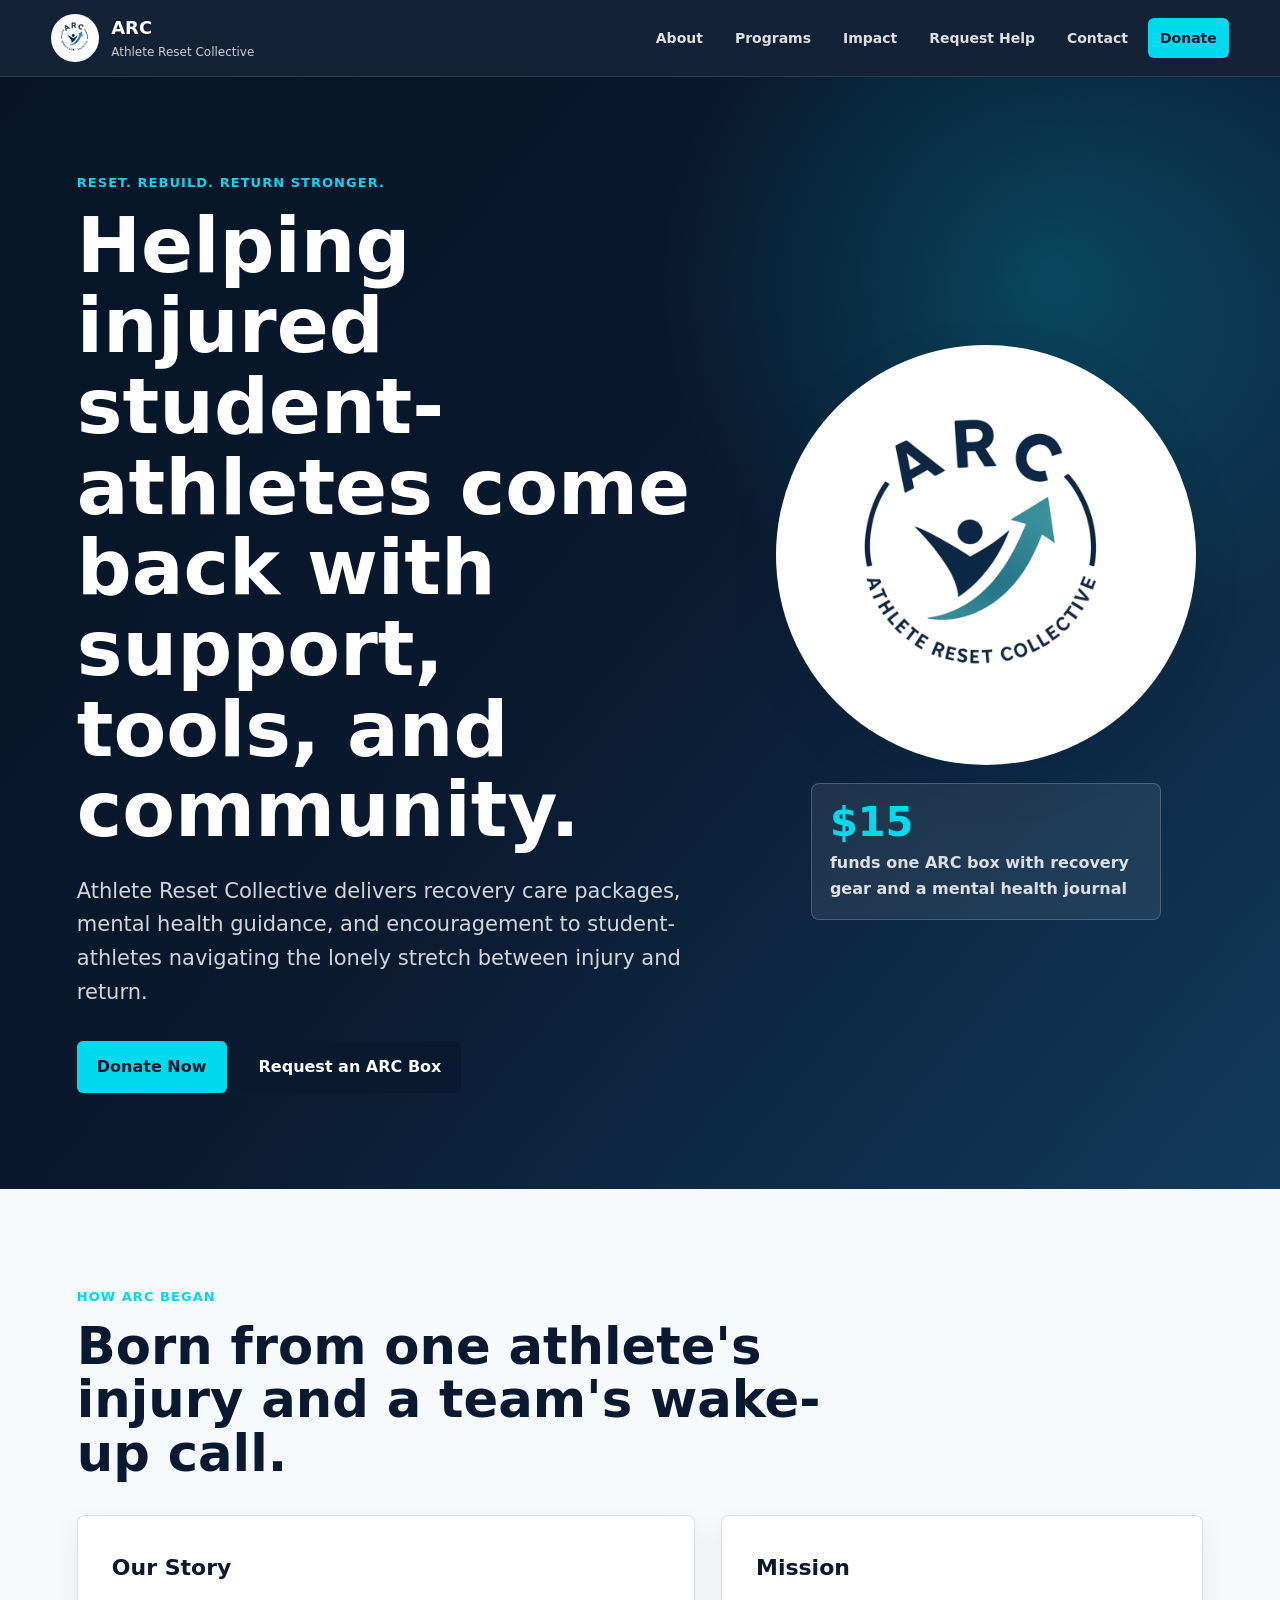
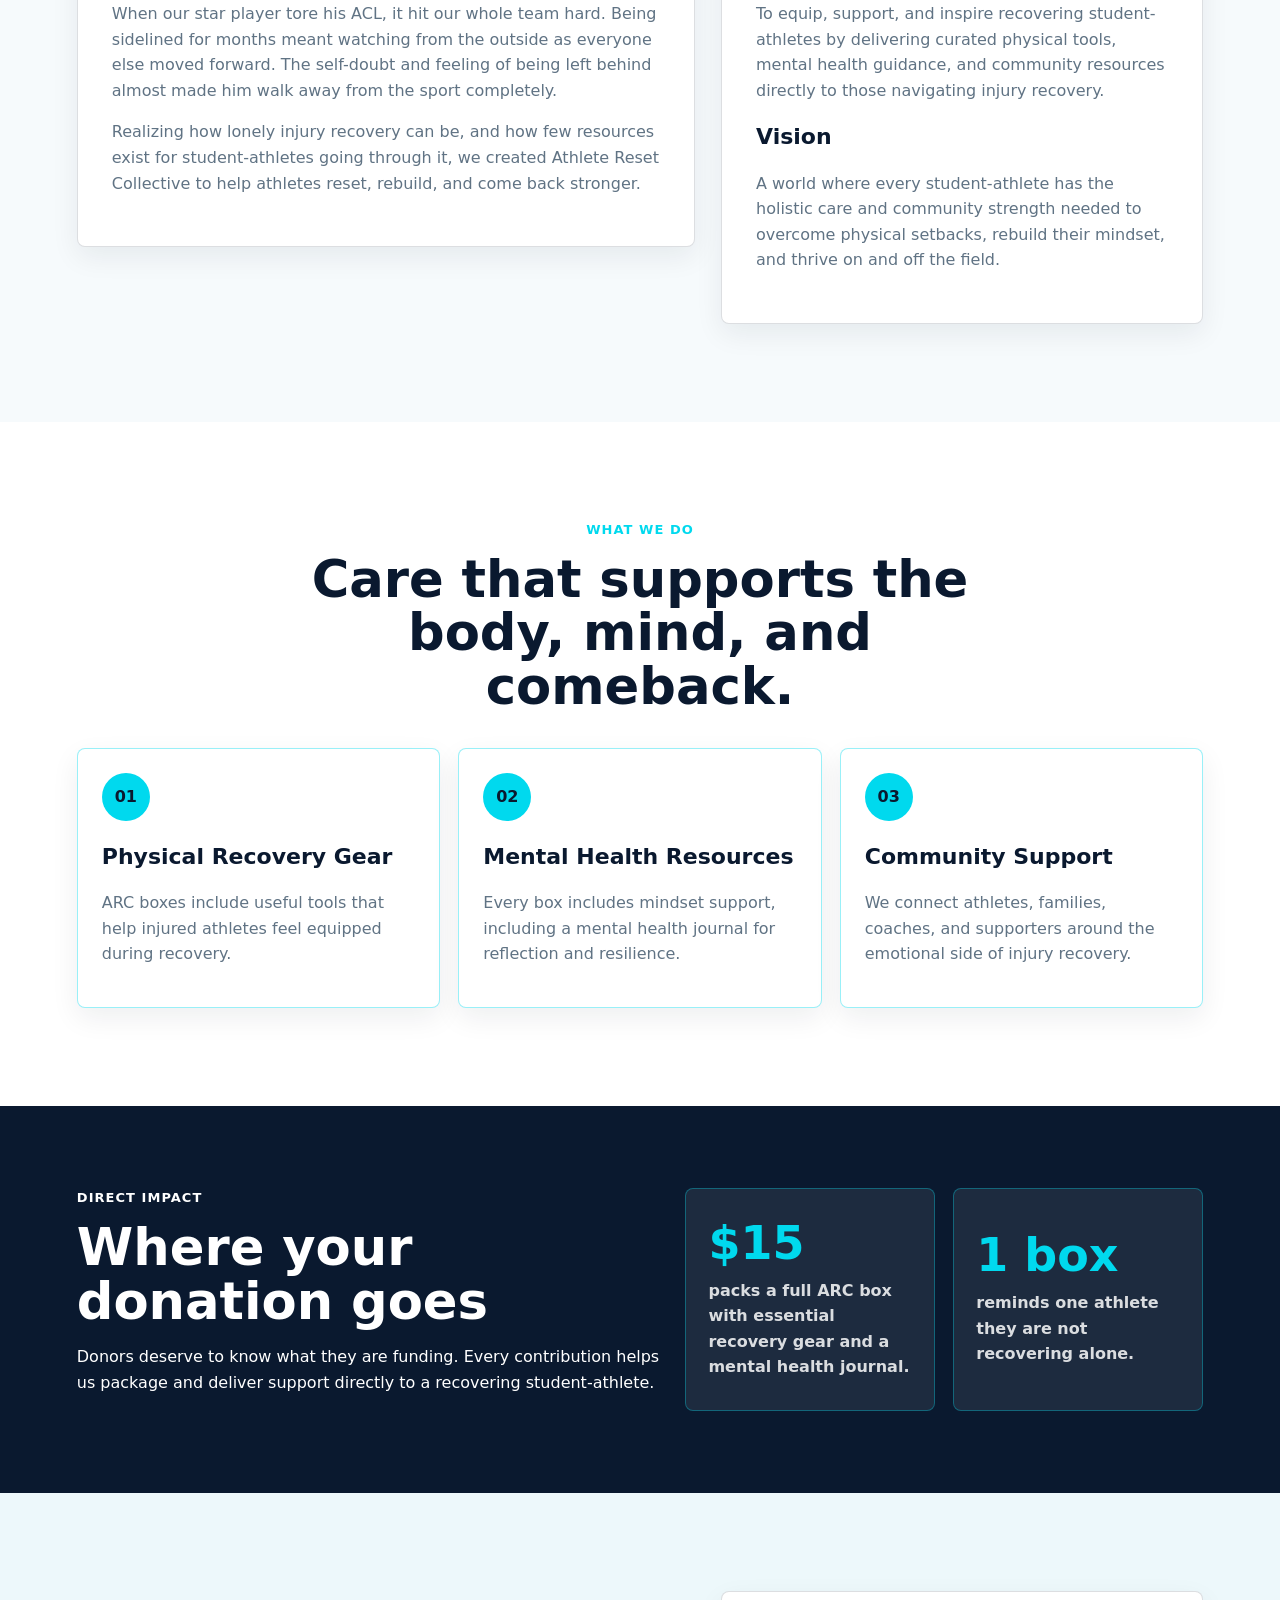
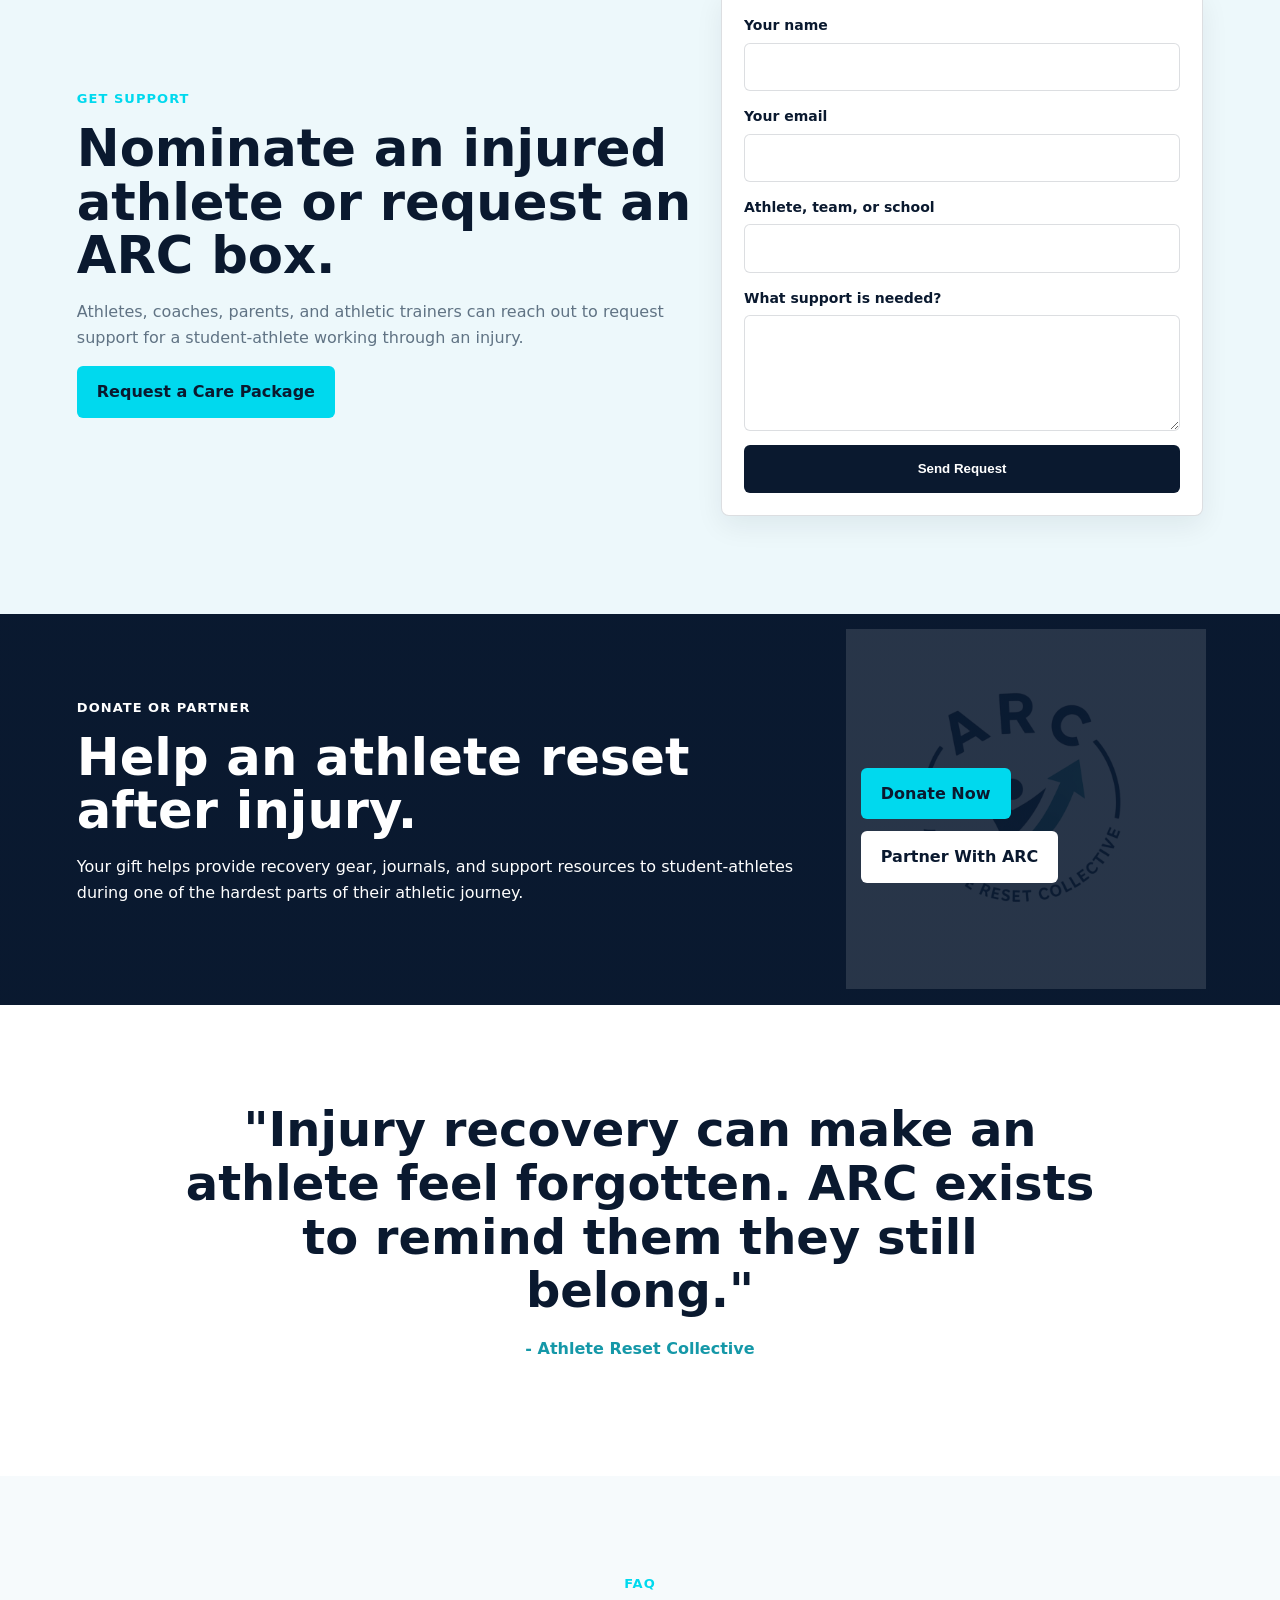
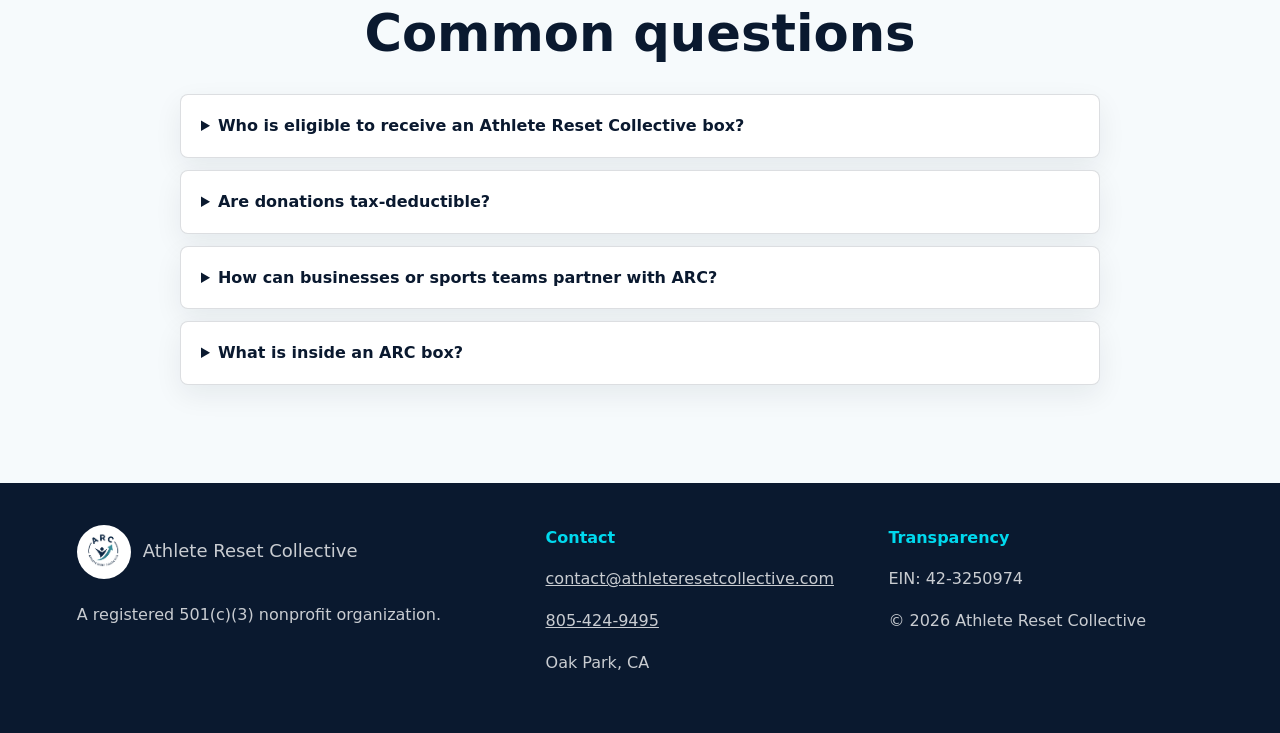
==== index.html @ 02ee5231 "Add files via upload" ====
<!doctype html>
<html lang="en">
  <head>
    <meta charset="utf-8" />
    <meta name="viewport" content="width=device-width, initial-scale=1" />
    <meta
      name="description"
      content="Athlete Reset Collective equips recovering student-athletes with recovery tools, mental health guidance, and community support."
    />
    <title>Athlete Reset Collective</title>
    <link rel="icon" href="assets/arc-logo.png" />
    <link rel="stylesheet" href="styles.css" />
  </head>
  <body>
    <header class="site-header">
      <a class="brand" href="#top" aria-label="Athlete Reset Collective home">
        <img src="assets/arc-logo.png" alt="Athlete Reset Collective logo" />
        <span>
          <strong>ARC</strong>
          <small>Athlete Reset Collective</small>
        </span>
      </a>

      <button class="menu-toggle" type="button" aria-expanded="false" aria-controls="site-nav">
        Menu
      </button>

      <nav id="site-nav" class="site-nav" aria-label="Main navigation">
        <a href="#story">About</a>
        <a href="#programs">Programs</a>
        <a href="#impact">Impact</a>
        <a href="#request">Request Help</a>
        <a href="#contact">Contact</a>
        <a class="nav-cta" href="#support">Donate</a>
      </nav>
    </header>

    <main id="top">
      <section class="hero" aria-labelledby="hero-title">
        <div class="hero-copy">
          <p class="eyebrow">Reset. Rebuild. Return stronger.</p>
          <h1 id="hero-title">Helping injured student-athletes come back with support, tools, and community.</h1>
          <p>
            Athlete Reset Collective delivers recovery care packages, mental health guidance, and encouragement
            to student-athletes navigating the lonely stretch between injury and return.
          </p>
          <div class="hero-actions">
            <a class="button primary" href="#support">Donate Now</a>
            <a class="button secondary" href="#request">Request an ARC Box</a>
          </div>
        </div>

        <div class="hero-visual" aria-label="Athlete Reset Collective brand mark">
          <img src="assets/arc-logo.png" alt="ARC logo with upward arrow" />
          <div class="hero-stat">
            <strong>$15</strong>
            <span>funds one ARC box with recovery gear and a mental health journal</span>
          </div>
        </div>
      </section>

      <section id="story" class="section story-section">
        <div class="section-heading">
          <p class="eyebrow">How ARC began</p>
          <h2>Born from one athlete's injury and a team's wake-up call.</h2>
        </div>
        <div class="story-grid">
          <article>
            <h3>Our Story</h3>
            <p>
              When our star player tore his ACL, it hit our whole team hard. Being sidelined for months meant
              watching from the outside as everyone else moved forward. The self-doubt and feeling of being left
              behind almost made him walk away from the sport completely.
            </p>
            <p>
              Realizing how lonely injury recovery can be, and how few resources exist for student-athletes going
              through it, we created Athlete Reset Collective to help athletes reset, rebuild, and come back stronger.
            </p>
          </article>
          <article class="mission-panel">
            <h3>Mission</h3>
            <p>
              To equip, support, and inspire recovering student-athletes by delivering curated physical tools,
              mental health guidance, and community resources directly to those navigating injury recovery.
            </p>
            <h3>Vision</h3>
            <p>
              A world where every student-athlete has the holistic care and community strength needed to overcome
              physical setbacks, rebuild their mindset, and thrive on and off the field.
            </p>
          </article>
        </div>
      </section>

      <section id="programs" class="section">
        <div class="section-heading center">
          <p class="eyebrow">What we do</p>
          <h2>Care that supports the body, mind, and comeback.</h2>
        </div>
        <div class="program-grid">
          <article class="program-card">
            <span class="program-icon">01</span>
            <h3>Physical Recovery Gear</h3>
            <p>ARC boxes include useful tools that help injured athletes feel equipped during recovery.</p>
          </article>
          <article class="program-card">
            <span class="program-icon">02</span>
            <h3>Mental Health Resources</h3>
            <p>Every box includes mindset support, including a mental health journal for reflection and resilience.</p>
          </article>
          <article class="program-card">
            <span class="program-icon">03</span>
            <h3>Community Support</h3>
            <p>We connect athletes, families, coaches, and supporters around the emotional side of injury recovery.</p>
          </article>
        </div>
      </section>

      <section id="impact" class="impact-section">
        <div>
          <p class="eyebrow">Direct impact</p>
          <h2>Where your donation goes</h2>
          <p>
            Donors deserve to know what they are funding. Every contribution helps us package and deliver support
            directly to a recovering student-athlete.
          </p>
        </div>
        <div class="impact-card">
          <strong>$15</strong>
          <span>packs a full ARC box with essential recovery gear and a mental health journal.</span>
        </div>
        <div class="impact-card">
          <strong>1 box</strong>
          <span>reminds one athlete they are not recovering alone.</span>
        </div>
      </section>

      <section id="request" class="section split-section">
        <div>
          <p class="eyebrow">Get support</p>
          <h2>Nominate an injured athlete or request an ARC box.</h2>
          <p>
            Athletes, coaches, parents, and athletic trainers can reach out to request support for a student-athlete
            working through an injury.
          </p>
          <a class="button primary" href="mailto:contact@athleteresetcollective.com?subject=ARC%20Box%20Request">
            Request a Care Package
          </a>
        </div>
        <form class="contact-form" action="mailto:contact@athleteresetcollective.com" method="post" enctype="text/plain">
          <label>
            Your name
            <input name="Name" type="text" autocomplete="name" />
          </label>
          <label>
            Your email
            <input name="Email" type="email" autocomplete="email" />
          </label>
          <label>
            Athlete, team, or school
            <input name="Athlete or Team" type="text" />
          </label>
          <label>
            What support is needed?
            <textarea name="Message" rows="4"></textarea>
          </label>
          <button class="button secondary" type="submit">Send Request</button>
        </form>
      </section>

      <section id="support" class="support-section">
        <div class="support-copy">
          <p class="eyebrow">Donate or partner</p>
          <h2>Help an athlete reset after injury.</h2>
          <p>
            Your gift helps provide recovery gear, journals, and support resources to student-athletes during one
            of the hardest parts of their athletic journey.
          </p>
        </div>
        <div class="support-actions">
          <a class="button primary" href="mailto:contact@athleteresetcollective.com?subject=Donation%20Interest">
            Donate Now
          </a>
          <a class="button light" href="mailto:contact@athleteresetcollective.com?subject=Partnership%20Interest">
            Partner With ARC
          </a>
        </div>
      </section>

      <section class="section quote-section" aria-label="Testimonial">
        <blockquote>
          "Injury recovery can make an athlete feel forgotten. ARC exists to remind them they still belong."
        </blockquote>
        <p>- Athlete Reset Collective</p>
      </section>

      <section class="section faq-section">
        <div class="section-heading center">
          <p class="eyebrow">FAQ</p>
          <h2>Common questions</h2>
        </div>
        <div class="faq-list">
          <details>
            <summary>Who is eligible to receive an Athlete Reset Collective box?</summary>
            <p>Recovering student-athletes may be nominated by themselves, coaches, parents, or athletic trainers.</p>
          </details>
          <details>
            <summary>Are donations tax-deductible?</summary>
            <p>Yes. Athlete Reset Collective is a registered 501(c)(3) nonprofit organization.</p>
          </details>
          <details>
            <summary>How can businesses or sports teams partner with ARC?</summary>
            <p>Email contact@athleteresetcollective.com to discuss sponsorships, team drives, and local partnerships.</p>
          </details>
          <details>
            <summary>What is inside an ARC box?</summary>
            <p>ARC boxes include physical recovery tools and a mental health journal, with contents improving as support grows.</p>
          </details>
        </div>
      </section>
    </main>

    <footer id="contact" class="site-footer">
      <div>
        <a class="footer-brand" href="#top">
          <img src="assets/arc-logo.png" alt="" />
          <span>Athlete Reset Collective</span>
        </a>
        <p>A registered 501(c)(3) nonprofit organization.</p>
      </div>
      <div>
        <h2>Contact</h2>
        <p><a href="mailto:contact@athleteresetcollective.com">contact@athleteresetcollective.com</a></p>
        <p><a href="tel:18054249495">805-424-9495</a></p>
        <p>Oak Park, CA</p>
      </div>
      <div>
        <h2>Transparency</h2>
        <p>EIN: 42-3250974</p>
        <p>&copy; 2026 Athlete Reset Collective</p>
      </div>
    </footer>

    <script src="script.js"></script>
  </body>
</html>
---- styles.css ----
:root {
  --navy: #0a192f;
  --navy-2: #102944;
  --cyan: #00d9ee;
  --cyan-dark: #1598a8;
  --white: #ffffff;
  --ice: #edf8fb;
  --mist: #f6fafc;
  --text: #12304a;
  --muted: #607384;
  --line: rgba(10, 25, 47, 0.14);
  --shadow: 0 18px 46px rgba(10, 25, 47, 0.15);
}

* {
  box-sizing: border-box;
}

html {
  scroll-behavior: smooth;
}

body {
  margin: 0;
  color: var(--text);
  background: var(--white);
  font-family: Inter, ui-sans-serif, system-ui, -apple-system, BlinkMacSystemFont, "Segoe UI", sans-serif;
  line-height: 1.6;
}

img {
  display: block;
  max-width: 100%;
}

a {
  color: inherit;
}

.site-header {
  position: sticky;
  top: 0;
  z-index: 10;
  display: flex;
  align-items: center;
  justify-content: space-between;
  gap: 24px;
  padding: 14px clamp(18px, 4vw, 56px);
  background: rgba(10, 25, 47, 0.96);
  color: var(--white);
  border-bottom: 1px solid rgba(255, 255, 255, 0.12);
  backdrop-filter: blur(16px);
}

.brand,
.footer-brand {
  display: inline-flex;
  align-items: center;
  gap: 12px;
  text-decoration: none;
}

.brand img {
  width: 48px;
  height: 48px;
  border-radius: 50%;
  background: var(--white);
}

.brand strong,
.footer-brand span {
  display: block;
  font-size: 18px;
  letter-spacing: 0;
}

.brand small {
  display: block;
  color: rgba(255, 255, 255, 0.78);
  font-size: 12px;
}

.site-nav {
  display: flex;
  align-items: center;
  gap: 8px;
}

.site-nav a {
  padding: 9px 12px;
  border-radius: 6px;
  color: rgba(255, 255, 255, 0.86);
  font-size: 14px;
  font-weight: 700;
  text-decoration: none;
}

.site-nav a:hover {
  color: var(--white);
  background: rgba(255, 255, 255, 0.1);
}

.site-nav .nav-cta {
  color: var(--navy);
  background: var(--cyan);
}

.menu-toggle {
  display: none;
  border: 1px solid rgba(255, 255, 255, 0.24);
  border-radius: 6px;
  padding: 8px 12px;
  color: var(--white);
  background: transparent;
  font-weight: 800;
}

.hero {
  display: grid;
  grid-template-columns: minmax(0, 1.04fr) minmax(280px, 0.72fr);
  align-items: center;
  gap: clamp(28px, 5vw, 70px);
  min-height: calc(100vh - 77px);
  padding: clamp(56px, 8vw, 96px) clamp(20px, 6vw, 78px);
  color: var(--white);
  background:
    radial-gradient(circle at 82% 18%, rgba(0, 217, 238, 0.22), transparent 28%),
    linear-gradient(130deg, #061426 0%, #0a192f 48%, #123a5b 100%);
}

.hero-copy {
  max-width: 760px;
}

.eyebrow {
  margin: 0 0 12px;
  color: var(--cyan);
  font-size: 13px;
  font-weight: 900;
  letter-spacing: 0.08em;
  text-transform: uppercase;
}

.hero h1,
.section-heading h2,
.impact-section h2,
.split-section h2,
.support-section h2 {
  margin: 0;
  line-height: 1.05;
  letter-spacing: 0;
}

.hero h1 {
  max-width: 820px;
  font-size: clamp(42px, 6vw, 78px);
}

.hero p:not(.eyebrow) {
  max-width: 690px;
  margin: 24px 0 0;
  color: rgba(255, 255, 255, 0.82);
  font-size: clamp(17px, 2vw, 21px);
}

.hero-actions,
.support-actions {
  display: flex;
  flex-wrap: wrap;
  gap: 12px;
  margin-top: 32px;
}

.button {
  display: inline-flex;
  align-items: center;
  justify-content: center;
  min-height: 48px;
  padding: 13px 20px;
  border: 0;
  border-radius: 6px;
  font-weight: 900;
  text-decoration: none;
  cursor: pointer;
}

.button.primary {
  color: var(--navy);
  background: var(--cyan);
}

.button.secondary {
  color: var(--white);
  background: var(--navy);
}

.button.light {
  color: var(--navy);
  background: var(--white);
}

.hero-visual {
  position: relative;
  display: grid;
  justify-items: center;
  gap: 18px;
}

.hero-visual img {
  width: min(100%, 420px);
  border-radius: 50%;
  background: var(--white);
  box-shadow: var(--shadow);
}

.hero-stat {
  width: min(100%, 350px);
  padding: 18px;
  border: 1px solid rgba(255, 255, 255, 0.2);
  border-radius: 8px;
  background: rgba(255, 255, 255, 0.08);
}

.hero-stat strong {
  display: block;
  color: var(--cyan);
  font-size: 40px;
  line-height: 1;
}

.hero-stat span {
  display: block;
  margin-top: 8px;
  color: rgba(255, 255, 255, 0.84);
  font-weight: 700;
}

.section {
  padding: clamp(58px, 8vw, 98px) clamp(20px, 6vw, 78px);
}

.section-heading {
  max-width: 760px;
  margin-bottom: 34px;
}

.section-heading.center {
  margin-right: auto;
  margin-left: auto;
  text-align: center;
}

.section-heading h2,
.impact-section h2,
.split-section h2,
.support-section h2 {
  color: var(--navy);
  font-size: clamp(32px, 4vw, 52px);
}

.story-section {
  background: var(--mist);
}

.story-grid,
.split-section {
  display: grid;
  grid-template-columns: minmax(0, 1fr) minmax(300px, 0.78fr);
  gap: 26px;
  align-items: start;
}

.story-grid article,
.mission-panel,
.program-card,
.contact-form,
.faq-list details {
  border: 1px solid var(--line);
  border-radius: 8px;
  background: var(--white);
  box-shadow: 0 10px 28px rgba(10, 25, 47, 0.07);
}

.story-grid article,
.mission-panel {
  padding: clamp(22px, 3vw, 34px);
}

h3 {
  margin: 0 0 10px;
  color: var(--navy);
  font-size: 22px;
}

p {
  color: var(--muted);
}

.mission-panel {
  border-top: 5px solid var(--cyan);
}

.program-grid {
  display: grid;
  grid-template-columns: repeat(3, minmax(0, 1fr));
  gap: 18px;
}

.program-card {
  padding: 24px;
  border-color: rgba(0, 217, 238, 0.4);
}

.program-icon {
  display: inline-flex;
  align-items: center;
  justify-content: center;
  width: 48px;
  height: 48px;
  margin-bottom: 18px;
  border-radius: 50%;
  color: var(--navy);
  background: var(--cyan);
  font-weight: 900;
}

.impact-section {
  display: grid;
  grid-template-columns: minmax(0, 1.3fr) repeat(2, minmax(180px, 0.55fr));
  gap: 18px;
  align-items: stretch;
  padding: clamp(50px, 7vw, 82px) clamp(20px, 6vw, 78px);
  background: var(--navy);
}

.impact-section h2,
.impact-section p {
  color: var(--white);
}

.impact-card {
  display: flex;
  flex-direction: column;
  justify-content: center;
  min-height: 190px;
  padding: 22px;
  border: 1px solid rgba(0, 217, 238, 0.34);
  border-radius: 8px;
  background: rgba(255, 255, 255, 0.08);
}

.impact-card strong {
  color: var(--cyan);
  font-size: 46px;
  line-height: 1;
}

.impact-card span {
  margin-top: 12px;
  color: rgba(255, 255, 255, 0.84);
  font-weight: 700;
}

.split-section {
  align-items: center;
  background: var(--ice);
}

.contact-form {
  display: grid;
  gap: 14px;
  padding: 22px;
}

.contact-form label {
  display: grid;
  gap: 6px;
  color: var(--navy);
  font-size: 14px;
  font-weight: 800;
}

.contact-form input,
.contact-form textarea {
  width: 100%;
  border: 1px solid var(--line);
  border-radius: 6px;
  padding: 12px;
  color: var(--text);
  font: inherit;
}

.support-section {
  display: flex;
  align-items: center;
  justify-content: space-between;
  gap: 24px;
  padding: clamp(54px, 7vw, 84px) clamp(20px, 6vw, 78px);
  color: var(--white);
  background:
    linear-gradient(rgba(10, 25, 47, 0.88), rgba(10, 25, 47, 0.88)),
    url("assets/arc-logo.png") center right 8% / 360px no-repeat,
    var(--navy);
}

.support-section h2,
.support-section p {
  color: var(--white);
}

.support-copy {
  max-width: 760px;
}

.quote-section {
  text-align: center;
}

blockquote {
  max-width: 920px;
  margin: 0 auto;
  color: var(--navy);
  font-size: clamp(28px, 4vw, 48px);
  font-weight: 900;
  line-height: 1.12;
}

.quote-section p {
  margin-top: 18px;
  color: var(--cyan-dark);
  font-weight: 900;
}

.faq-section {
  background: var(--mist);
}

.faq-list {
  display: grid;
  max-width: 920px;
  gap: 12px;
  margin: 0 auto;
}

.faq-list details {
  padding: 18px 20px;
}

.faq-list summary {
  color: var(--navy);
  font-weight: 900;
  cursor: pointer;
}

.site-footer {
  display: grid;
  grid-template-columns: 1.4fr 1fr 1fr;
  gap: 28px;
  padding: 42px clamp(20px, 6vw, 78px);
  color: var(--white);
  background: var(--navy);
}

.site-footer p,
.site-footer a {
  color: rgba(255, 255, 255, 0.78);
}

.site-footer h2 {
  margin: 0 0 12px;
  color: var(--cyan);
  font-size: 16px;
}

.footer-brand img {
  width: 54px;
  height: 54px;
  border-radius: 50%;
  background: var(--white);
}

@media (max-width: 900px) {
  .menu-toggle {
    display: inline-flex;
  }

  .site-nav {
    position: absolute;
    top: 100%;
    right: 18px;
    left: 18px;
    display: none;
    flex-direction: column;
    align-items: stretch;
    padding: 12px;
    border-radius: 8px;
    background: var(--navy-2);
  }

  .site-nav.open {
    display: flex;
  }

  .hero,
  .story-grid,
  .split-section,
  .impact-section,
  .site-footer {
    grid-template-columns: 1fr;
  }

  .hero {
    min-height: auto;
  }

  .program-grid {
    grid-template-columns: 1fr;
  }

  .support-section {
    align-items: flex-start;
    flex-direction: column;
    background-size: 260px;
  }
}

@media (max-width: 560px) {
  .brand small {
    display: none;
  }

  .hero-actions,
  .support-actions {
    width: 100%;
  }

  .button {
    width: 100%;
  }

  .hero h1 {
    font-size: 40px;
  }
}
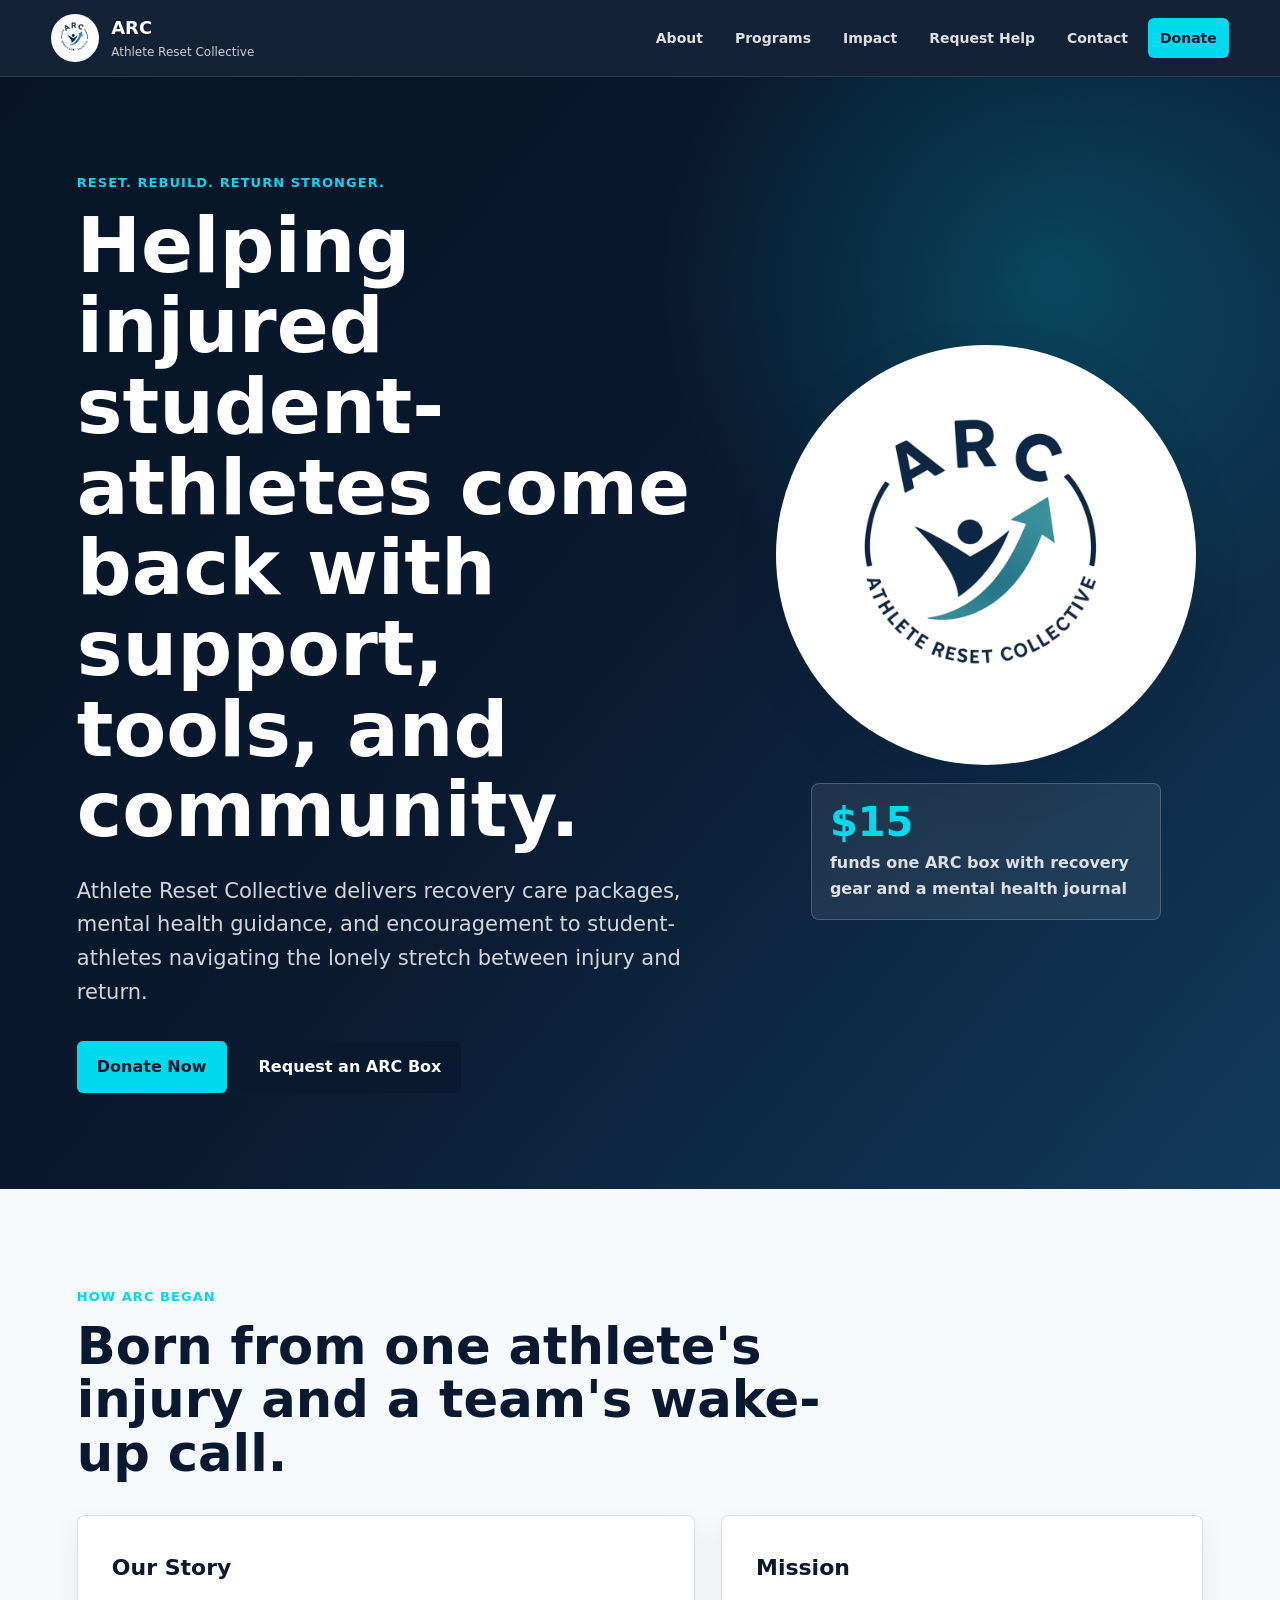
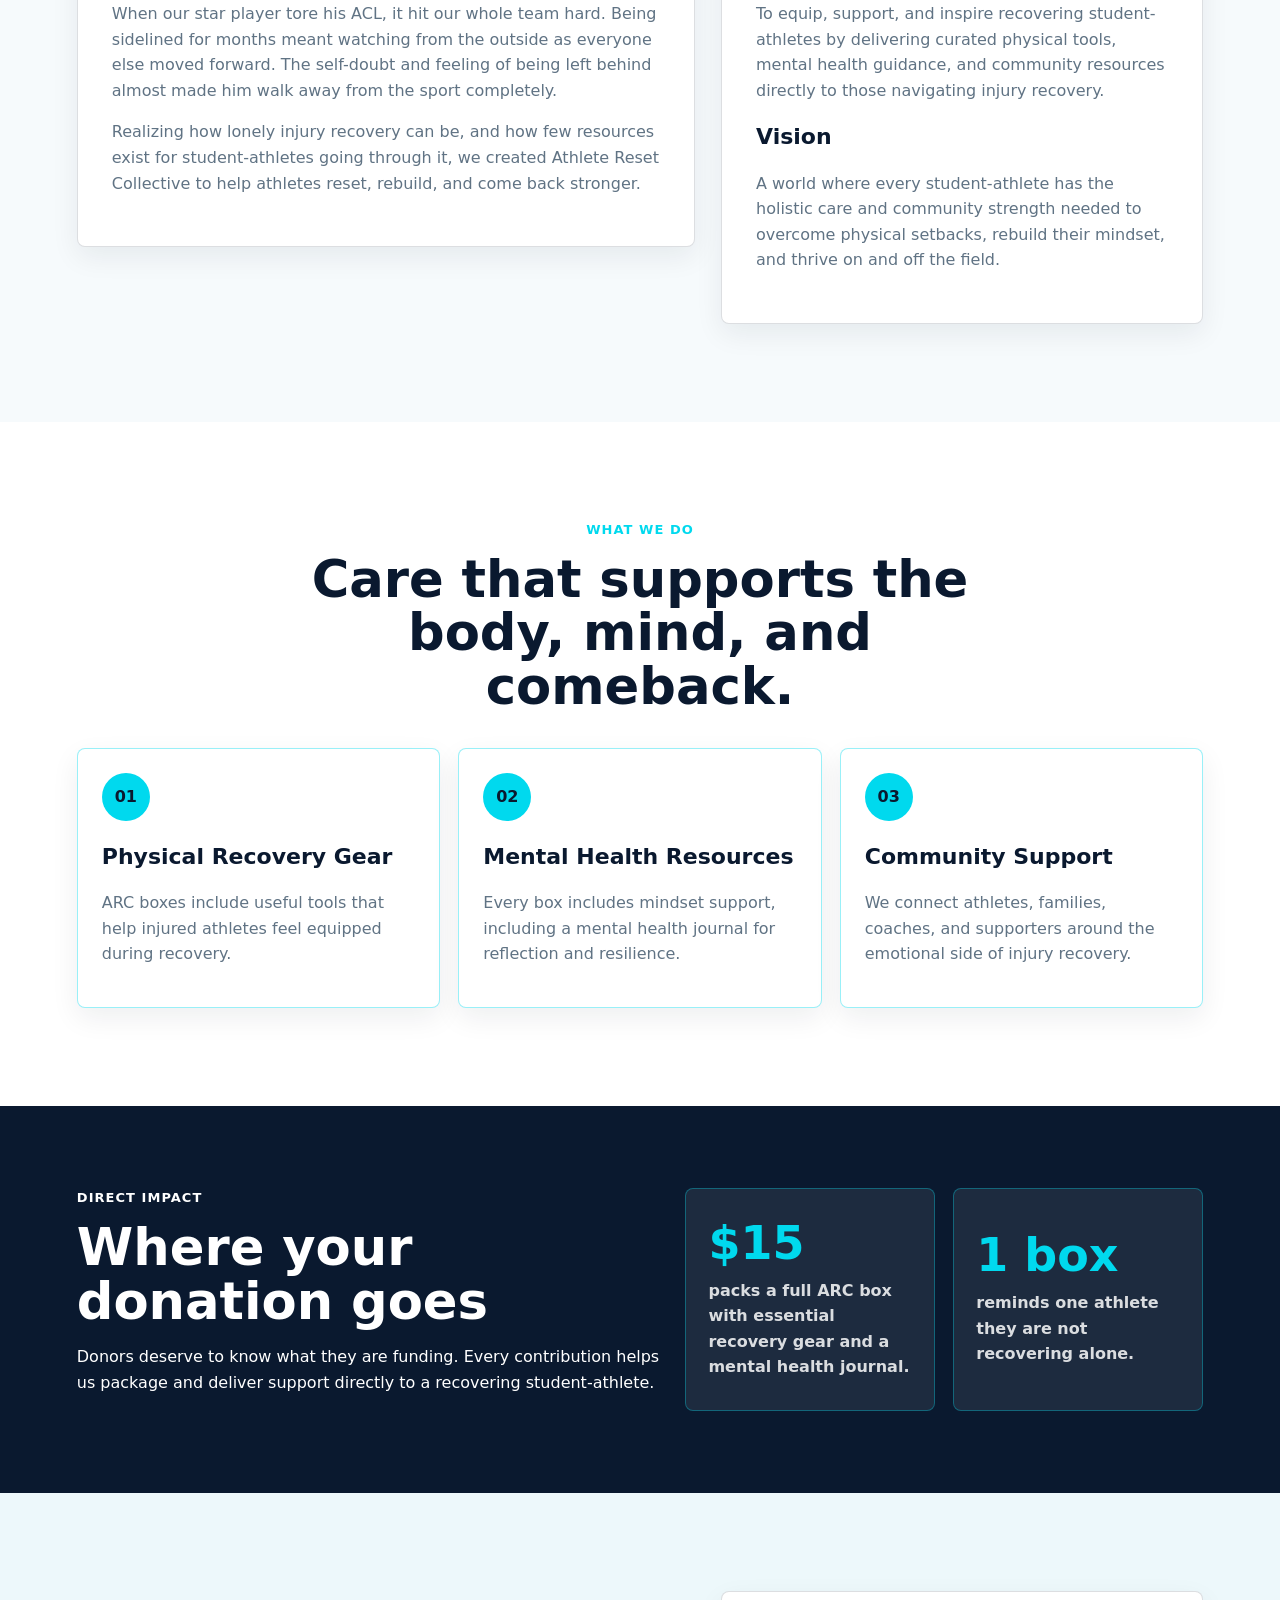
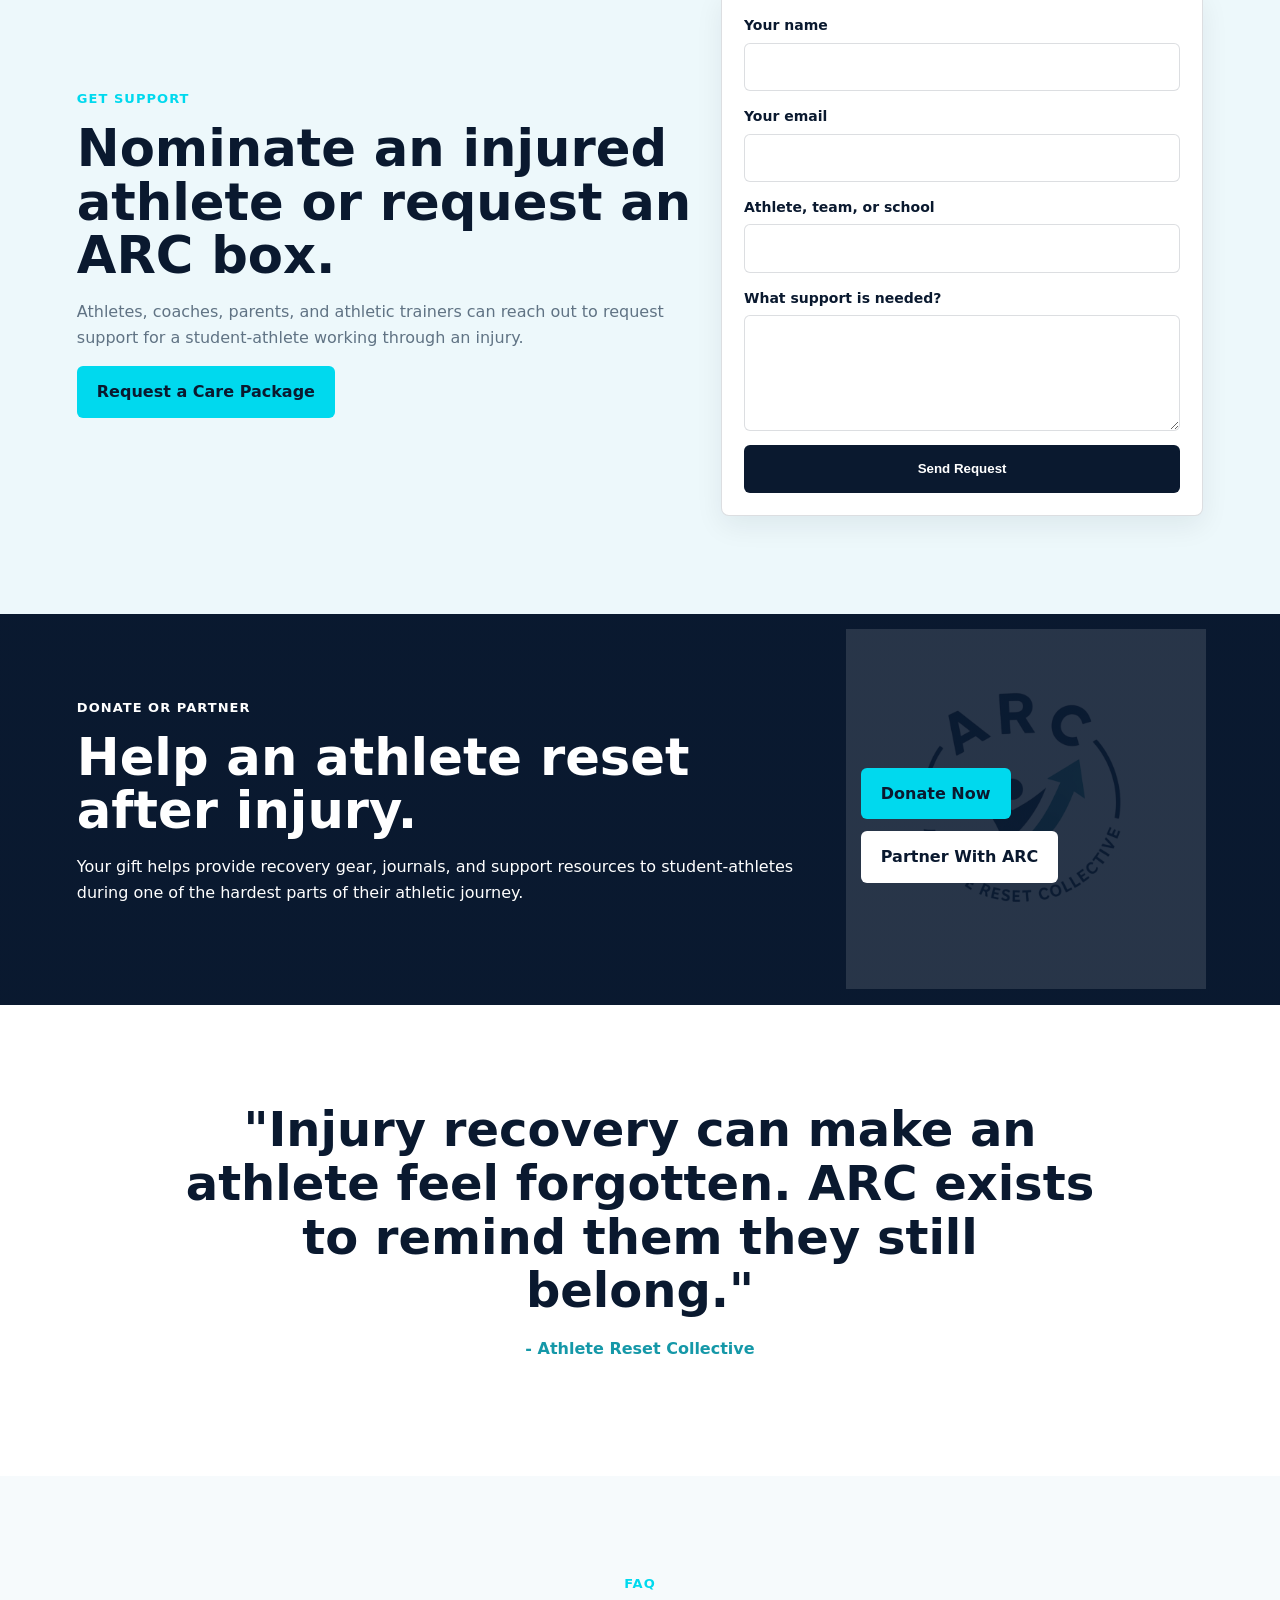
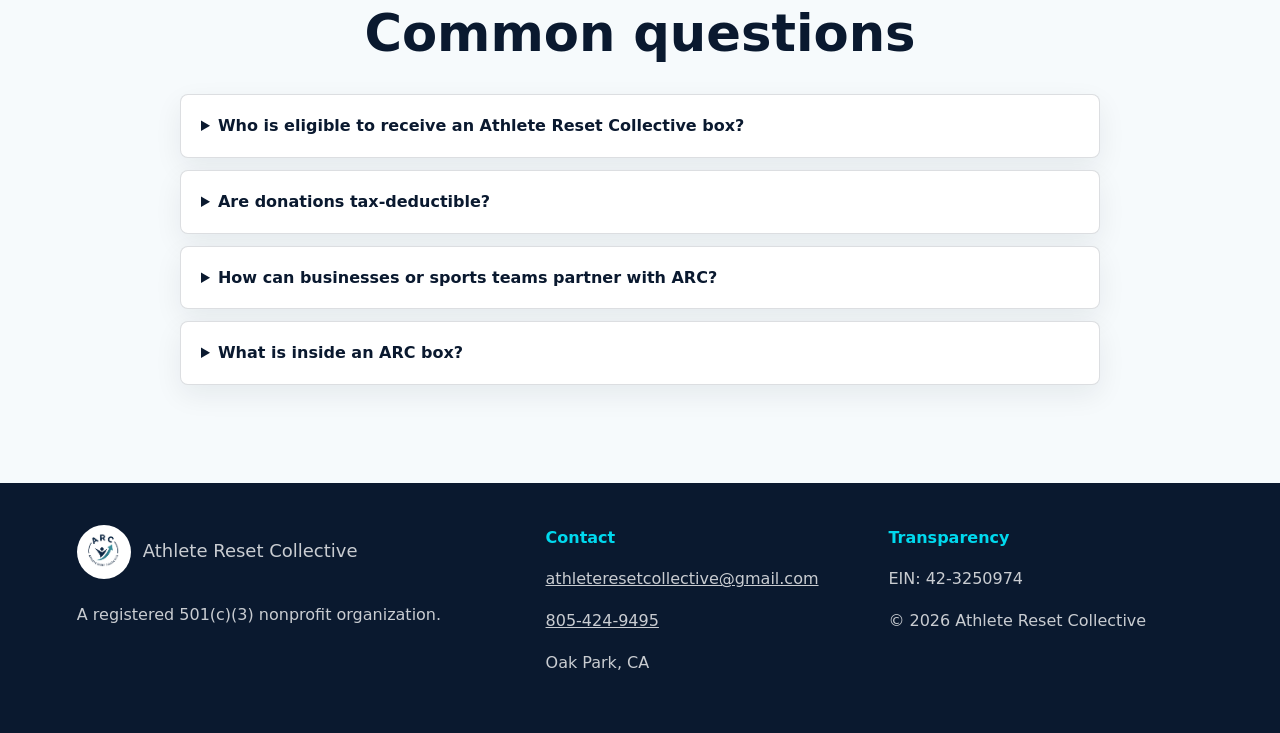
==== commit 5ef79d15: "Add files via upload" ====
--- a/index.html
+++ b/index.html
@@ -143,11 +143,11 @@
             Athletes, coaches, parents, and athletic trainers can reach out to request support for a student-athlete
             working through an injury.
           </p>
-          <a class="button primary" href="mailto:contact@athleteresetcollective.com?subject=ARC%20Box%20Request">
+          <a class="button primary" href="mailto:athleteresetcollective@gmail.com?subject=ARC%20Box%20Request">
             Request a Care Package
           </a>
         </div>
-        <form class="contact-form" action="mailto:contact@athleteresetcollective.com" method="post" enctype="text/plain">
+        <form class="contact-form" action="mailto:athleteresetcollective@gmail.com" method="post" enctype="text/plain">
           <label>
             Your name
             <input name="Name" type="text" autocomplete="name" />
@@ -178,10 +178,10 @@
           </p>
         </div>
         <div class="support-actions">
-          <a class="button primary" href="mailto:contact@athleteresetcollective.com?subject=Donation%20Interest">
+          <a class="button primary" href="mailto:athleteresetcollective@gmail.com?subject=Donation%20Interest">
             Donate Now
           </a>
-          <a class="button light" href="mailto:contact@athleteresetcollective.com?subject=Partnership%20Interest">
+          <a class="button light" href="mailto:athleteresetcollective@gmail.com?subject=Partnership%20Interest">
             Partner With ARC
           </a>
         </div>
@@ -210,7 +210,7 @@
           </details>
           <details>
             <summary>How can businesses or sports teams partner with ARC?</summary>
-            <p>Email contact@athleteresetcollective.com to discuss sponsorships, team drives, and local partnerships.</p>
+            <p>Email athleteresetcollective@gmail.com to discuss sponsorships, team drives, and local partnerships.</p>
           </details>
           <details>
             <summary>What is inside an ARC box?</summary>
@@ -230,7 +230,7 @@
       </div>
       <div>
         <h2>Contact</h2>
-        <p><a href="mailto:contact@athleteresetcollective.com">contact@athleteresetcollective.com</a></p>
+        <p><a href="mailto:athleteresetcollective@gmail.com">athleteresetcollective@gmail.com</a></p>
         <p><a href="tel:18054249495">805-424-9495</a></p>
         <p>Oak Park, CA</p>
       </div>
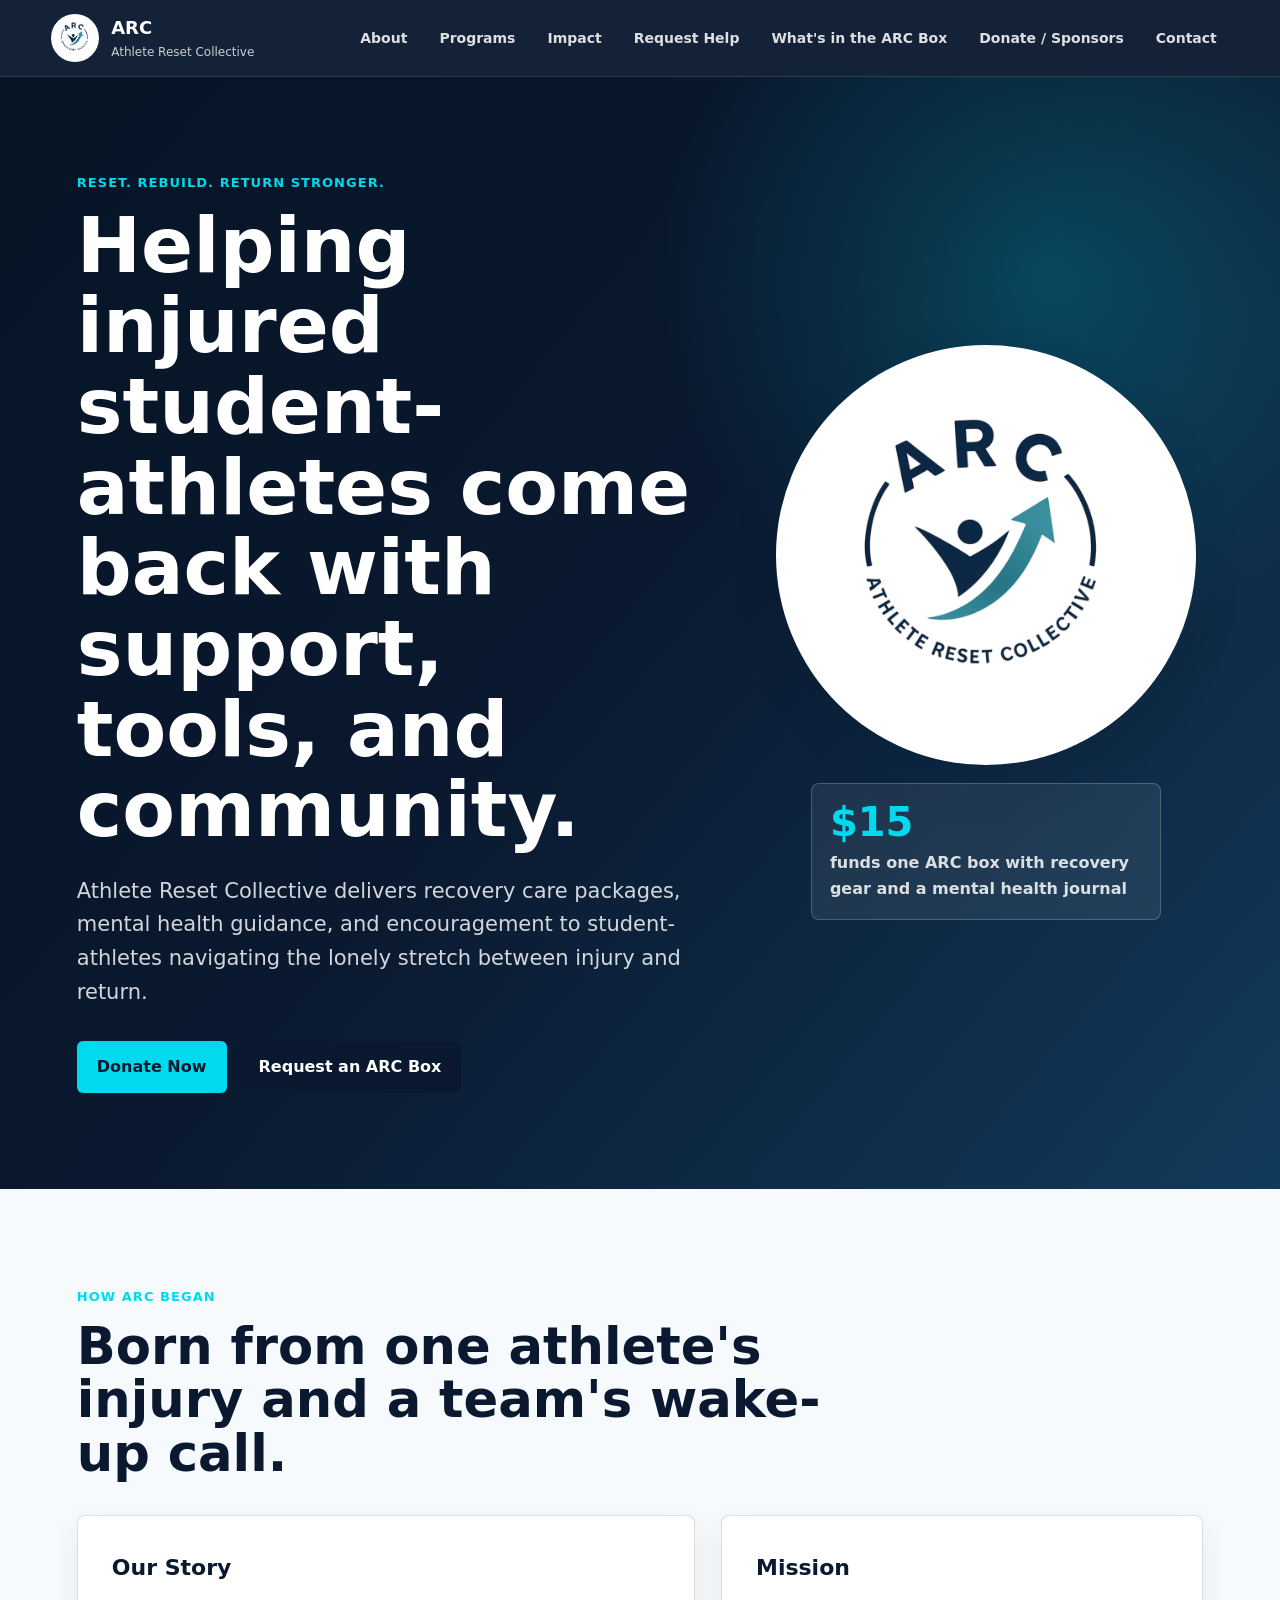
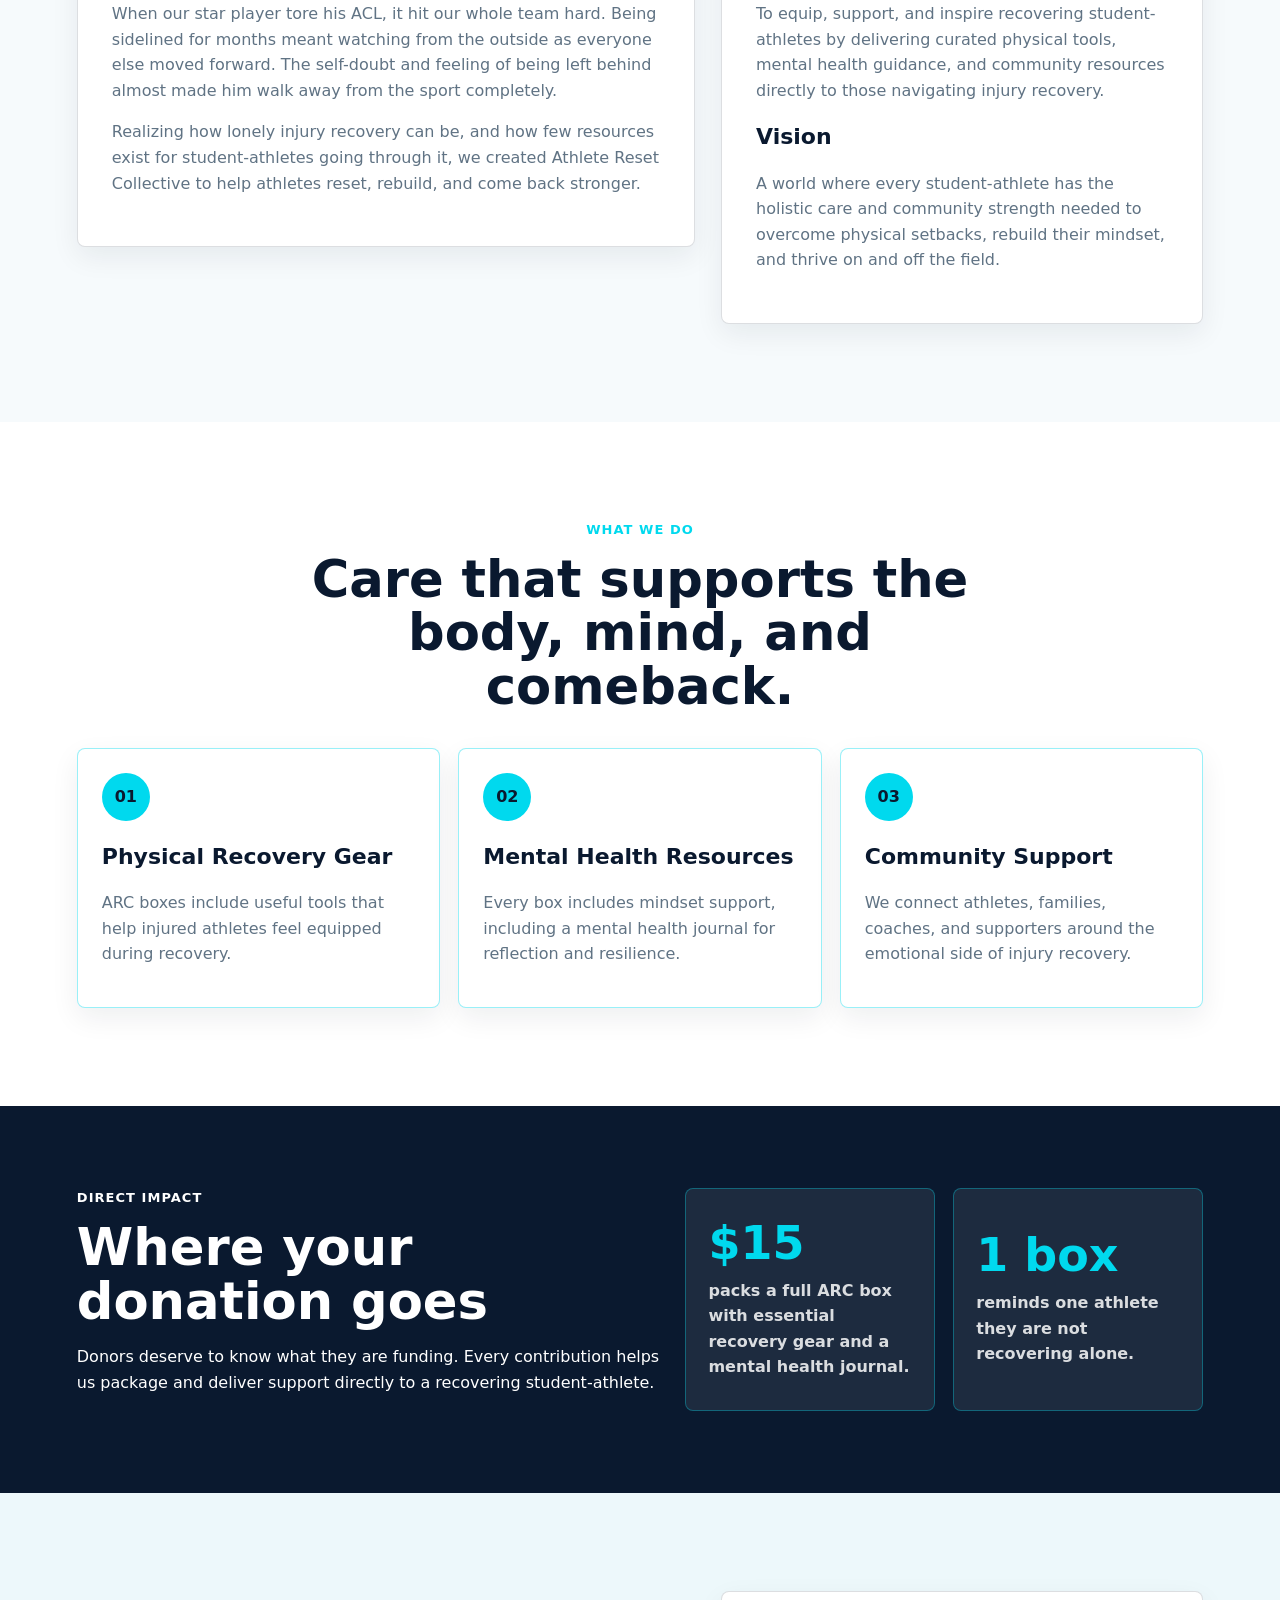
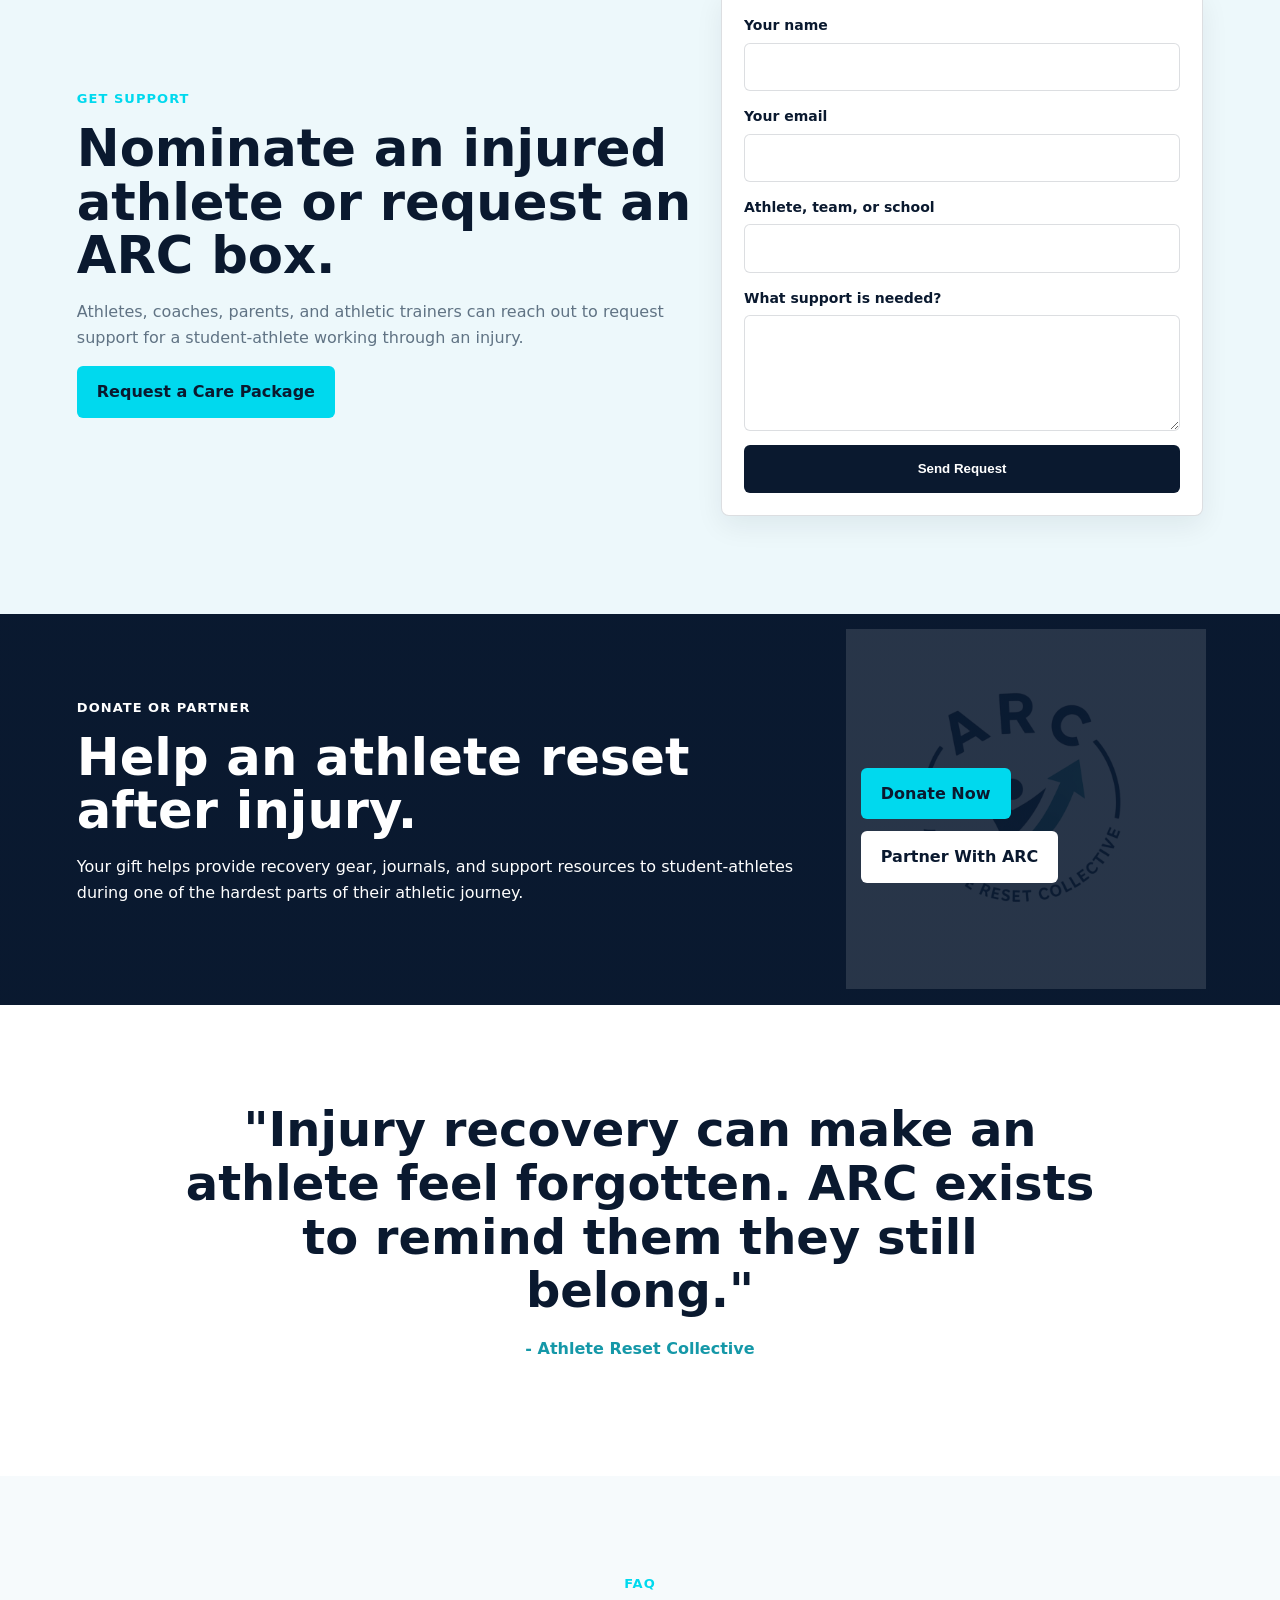
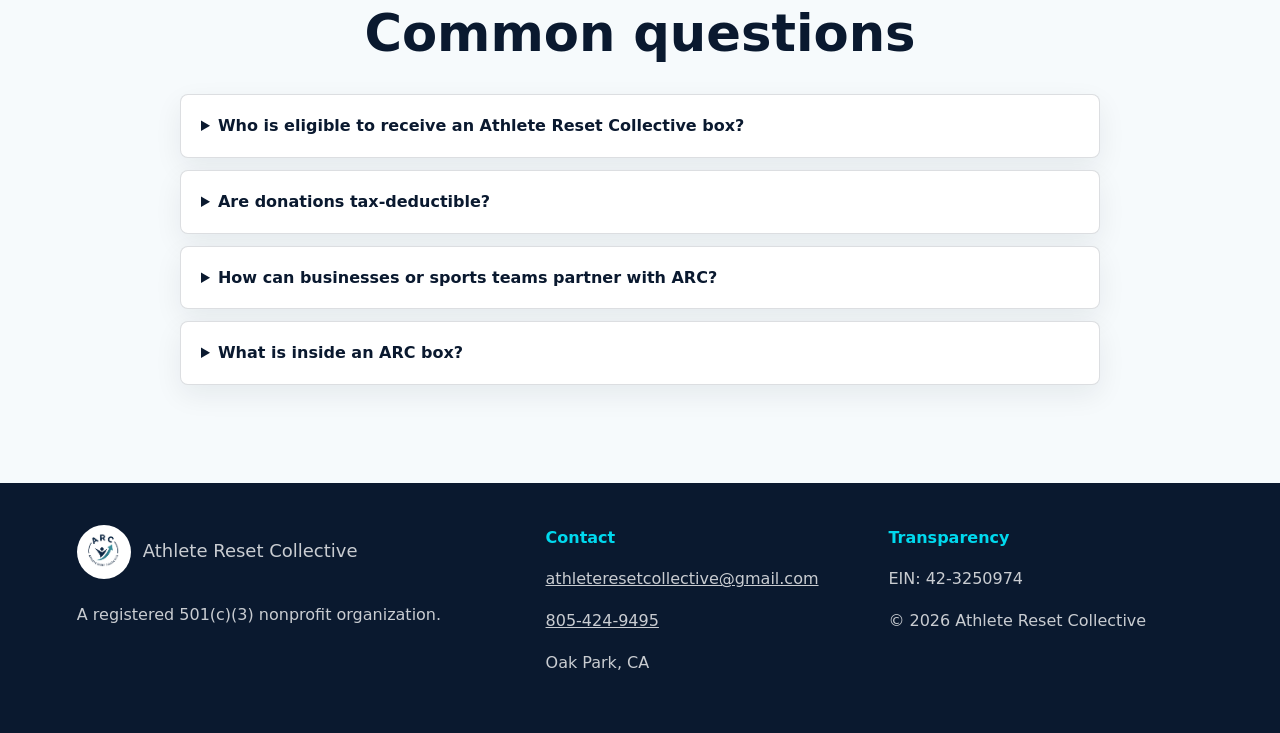
==== commit eadb16a6: "Add files via upload" ====
--- a/index.html
+++ b/index.html
@@ -8,13 +8,13 @@
       content="Athlete Reset Collective equips recovering student-athletes with recovery tools, mental health guidance, and community support."
     />
     <title>Athlete Reset Collective</title>
-    <link rel="icon" href="assets/arc-logo.png" />
-    <link rel="stylesheet" href="styles.css" />
+    <link rel="icon" href="/assets/arc-logo.png" />
+    <link rel="stylesheet" href="/styles.css" />
   </head>
   <body>
     <header class="site-header">
-      <a class="brand" href="#top" aria-label="Athlete Reset Collective home">
-        <img src="assets/arc-logo.png" alt="Athlete Reset Collective logo" />
+      <a class="brand" href="/" aria-label="Athlete Reset Collective home">
+        <img src="/assets/arc-logo.png" alt="Athlete Reset Collective logo" />
         <span>
           <strong>ARC</strong>
           <small>Athlete Reset Collective</small>
@@ -26,12 +26,13 @@
       </button>
 
       <nav id="site-nav" class="site-nav" aria-label="Main navigation">
-        <a href="#story">About</a>
-        <a href="#programs">Programs</a>
-        <a href="#impact">Impact</a>
-        <a href="#request">Request Help</a>
-        <a href="#contact">Contact</a>
-        <a class="nav-cta" href="#support">Donate</a>
+        <a href="/#story">About</a>
+        <a href="/#programs">Programs</a>
+        <a href="/#impact">Impact</a>
+        <a href="/#request">Request Help</a>
+        <a href="/whats-in-the-box/">What's in the ARC Box</a>
+        <a href="/donate/">Donate / Sponsors</a>
+        <a href="/#contact">Contact</a>
       </nav>
     </header>
 
@@ -45,13 +46,13 @@
             to student-athletes navigating the lonely stretch between injury and return.
           </p>
           <div class="hero-actions">
-            <a class="button primary" href="#support">Donate Now</a>
-            <a class="button secondary" href="#request">Request an ARC Box</a>
+            <a class="button primary" href="/donate/">Donate Now</a>
+            <a class="button secondary" href="/#request">Request an ARC Box</a>
           </div>
         </div>
 
         <div class="hero-visual" aria-label="Athlete Reset Collective brand mark">
-          <img src="assets/arc-logo.png" alt="ARC logo with upward arrow" />
+          <img src="/assets/arc-logo.png" alt="ARC logo with upward arrow" />
           <div class="hero-stat">
             <strong>$15</strong>
             <span>funds one ARC box with recovery gear and a mental health journal</span>
@@ -178,9 +179,7 @@
           </p>
         </div>
         <div class="support-actions">
-          <a class="button primary" href="mailto:athleteresetcollective@gmail.com?subject=Donation%20Interest">
-            Donate Now
-          </a>
+          <a class="button primary" href="/donate/">Donate Now</a>
           <a class="button light" href="mailto:athleteresetcollective@gmail.com?subject=Partnership%20Interest">
             Partner With ARC
           </a>
@@ -214,7 +213,10 @@
           </details>
           <details>
             <summary>What is inside an ARC box?</summary>
-            <p>ARC boxes include physical recovery tools and a mental health journal, with contents improving as support grows.</p>
+            <p>
+              ARC boxes include physical recovery tools and a mental health journal, with contents improving as
+              support grows.
+            </p>
           </details>
         </div>
       </section>
@@ -222,8 +224,8 @@
 
     <footer id="contact" class="site-footer">
       <div>
-        <a class="footer-brand" href="#top">
-          <img src="assets/arc-logo.png" alt="" />
+        <a class="footer-brand" href="/">
+          <img src="/assets/arc-logo.png" alt="" />
           <span>Athlete Reset Collective</span>
         </a>
         <p>A registered 501(c)(3) nonprofit organization.</p>
@@ -241,6 +243,6 @@
       </div>
     </footer>
 
-    <script src="script.js"></script>
+    <script src="/script.js"></script>
   </body>
 </html>
--- a/styles.css
+++ b/styles.css
@@ -95,7 +95,8 @@
   text-decoration: none;
 }
 
-.site-nav a:hover {
+.site-nav a:hover,
+.site-nav a:focus-visible {
   color: var(--white);
   background: rgba(255, 255, 255, 0.1);
 }
@@ -142,10 +143,14 @@
 }
 
 .hero h1,
+.page-hero h1,
 .section-heading h2,
 .impact-section h2,
 .split-section h2,
-.support-section h2 {
+.support-section h2,
+.box-impact h2,
+.donation-panel h2,
+.sponsor-callout h2 {
   margin: 0;
   line-height: 1.05;
   letter-spacing: 0;
@@ -164,7 +169,8 @@
 }
 
 .hero-actions,
-.support-actions {
+.support-actions,
+.page-actions {
   display: flex;
   flex-wrap: wrap;
   gap: 12px;
@@ -197,6 +203,11 @@
 .button.light {
   color: var(--navy);
   background: var(--white);
+}
+
+.button:hover,
+.button:focus-visible {
+  transform: translateY(-1px);
 }
 
 .hero-visual {
@@ -253,7 +264,10 @@
 .section-heading h2,
 .impact-section h2,
 .split-section h2,
-.support-section h2 {
+.support-section h2,
+.box-impact h2,
+.donation-panel h2,
+.sponsor-callout h2 {
   color: var(--navy);
   font-size: clamp(32px, 4vw, 52px);
 }
@@ -263,7 +277,8 @@
 }
 
 .story-grid,
-.split-section {
+.split-section,
+.donate-grid {
   display: grid;
   grid-template-columns: minmax(0, 1fr) minmax(300px, 0.78fr);
   gap: 26px;
@@ -274,7 +289,9 @@
 .mission-panel,
 .program-card,
 .contact-form,
-.faq-list details {
+.faq-list details,
+.donation-panel,
+.sponsor-callout {
   border: 1px solid var(--line);
   border-radius: 8px;
   background: var(--white);
@@ -399,7 +416,7 @@
   color: var(--white);
   background:
     linear-gradient(rgba(10, 25, 47, 0.88), rgba(10, 25, 47, 0.88)),
-    url("assets/arc-logo.png") center right 8% / 360px no-repeat,
+    url("/assets/arc-logo.png") center right 8% / 360px no-repeat,
     var(--navy);
 }
 
@@ -450,6 +467,105 @@
   color: var(--navy);
   font-weight: 900;
   cursor: pointer;
+}
+
+.page-hero {
+  padding: clamp(58px, 8vw, 98px) clamp(20px, 6vw, 78px);
+  color: var(--white);
+  background:
+    radial-gradient(circle at 82% 18%, rgba(0, 217, 238, 0.2), transparent 28%),
+    linear-gradient(130deg, #061426 0%, #0a192f 52%, #123a5b 100%);
+}
+
+.page-hero h1 {
+  max-width: 900px;
+  color: var(--white);
+  font-size: clamp(40px, 5.5vw, 72px);
+}
+
+.page-hero p:not(.eyebrow) {
+  max-width: 760px;
+  margin: 22px 0 0;
+  color: rgba(255, 255, 255, 0.82);
+  font-size: clamp(17px, 2vw, 21px);
+}
+
+.box-graphic-wrap {
+  display: flex;
+  justify-content: center;
+  background: var(--mist);
+}
+
+.box-graphic {
+  width: min(100%, 980px);
+  height: auto;
+  border: 1px solid var(--line);
+  border-radius: 8px;
+  background: var(--white);
+  box-shadow: var(--shadow);
+}
+
+.box-impact {
+  color: var(--white);
+  background: var(--navy);
+}
+
+.box-impact-inner {
+  max-width: 920px;
+  margin: 0 auto;
+  text-align: center;
+}
+
+.box-impact h2,
+.box-impact p {
+  color: var(--white);
+}
+
+.box-impact p {
+  max-width: 820px;
+  margin: 18px auto 0;
+}
+
+.box-impact .page-actions {
+  justify-content: center;
+}
+
+.text-link {
+  display: inline-flex;
+  align-items: center;
+  min-height: 48px;
+  color: var(--cyan);
+  font-weight: 900;
+  text-decoration: none;
+}
+
+.text-link:hover,
+.text-link:focus-visible {
+  text-decoration: underline;
+}
+
+.donate-grid {
+  align-items: stretch;
+}
+
+.donation-panel,
+.sponsor-callout {
+  padding: clamp(22px, 3vw, 34px);
+}
+
+.donation-panel {
+  border-top: 5px solid var(--cyan);
+}
+
+.sponsor-callout {
+  background: var(--ice);
+}
+
+.mailing-address {
+  margin: 14px 0 0;
+  color: var(--navy);
+  font-style: normal;
+  font-weight: 900;
 }
 
 .site-footer {
@@ -477,6 +593,22 @@
   height: 54px;
   border-radius: 50%;
   background: var(--white);
+}
+
+@media (max-width: 1120px) {
+  .site-header {
+    gap: 16px;
+  }
+
+  .site-nav {
+    gap: 4px;
+  }
+
+  .site-nav a {
+    padding-right: 8px;
+    padding-left: 8px;
+    font-size: 13px;
+  }
 }
 
 @media (max-width: 900px) {
@@ -505,7 +637,8 @@
   .story-grid,
   .split-section,
   .impact-section,
-  .site-footer {
+  .site-footer,
+  .donate-grid {
     grid-template-columns: 1fr;
   }
 
@@ -530,7 +663,8 @@
   }
 
   .hero-actions,
-  .support-actions {
+  .support-actions,
+  .page-actions {
     width: 100%;
   }
 
@@ -538,6 +672,11 @@
     width: 100%;
   }
 
+  .text-link {
+    justify-content: center;
+    width: 100%;
+  }
+
   .hero h1 {
     font-size: 40px;
   }
